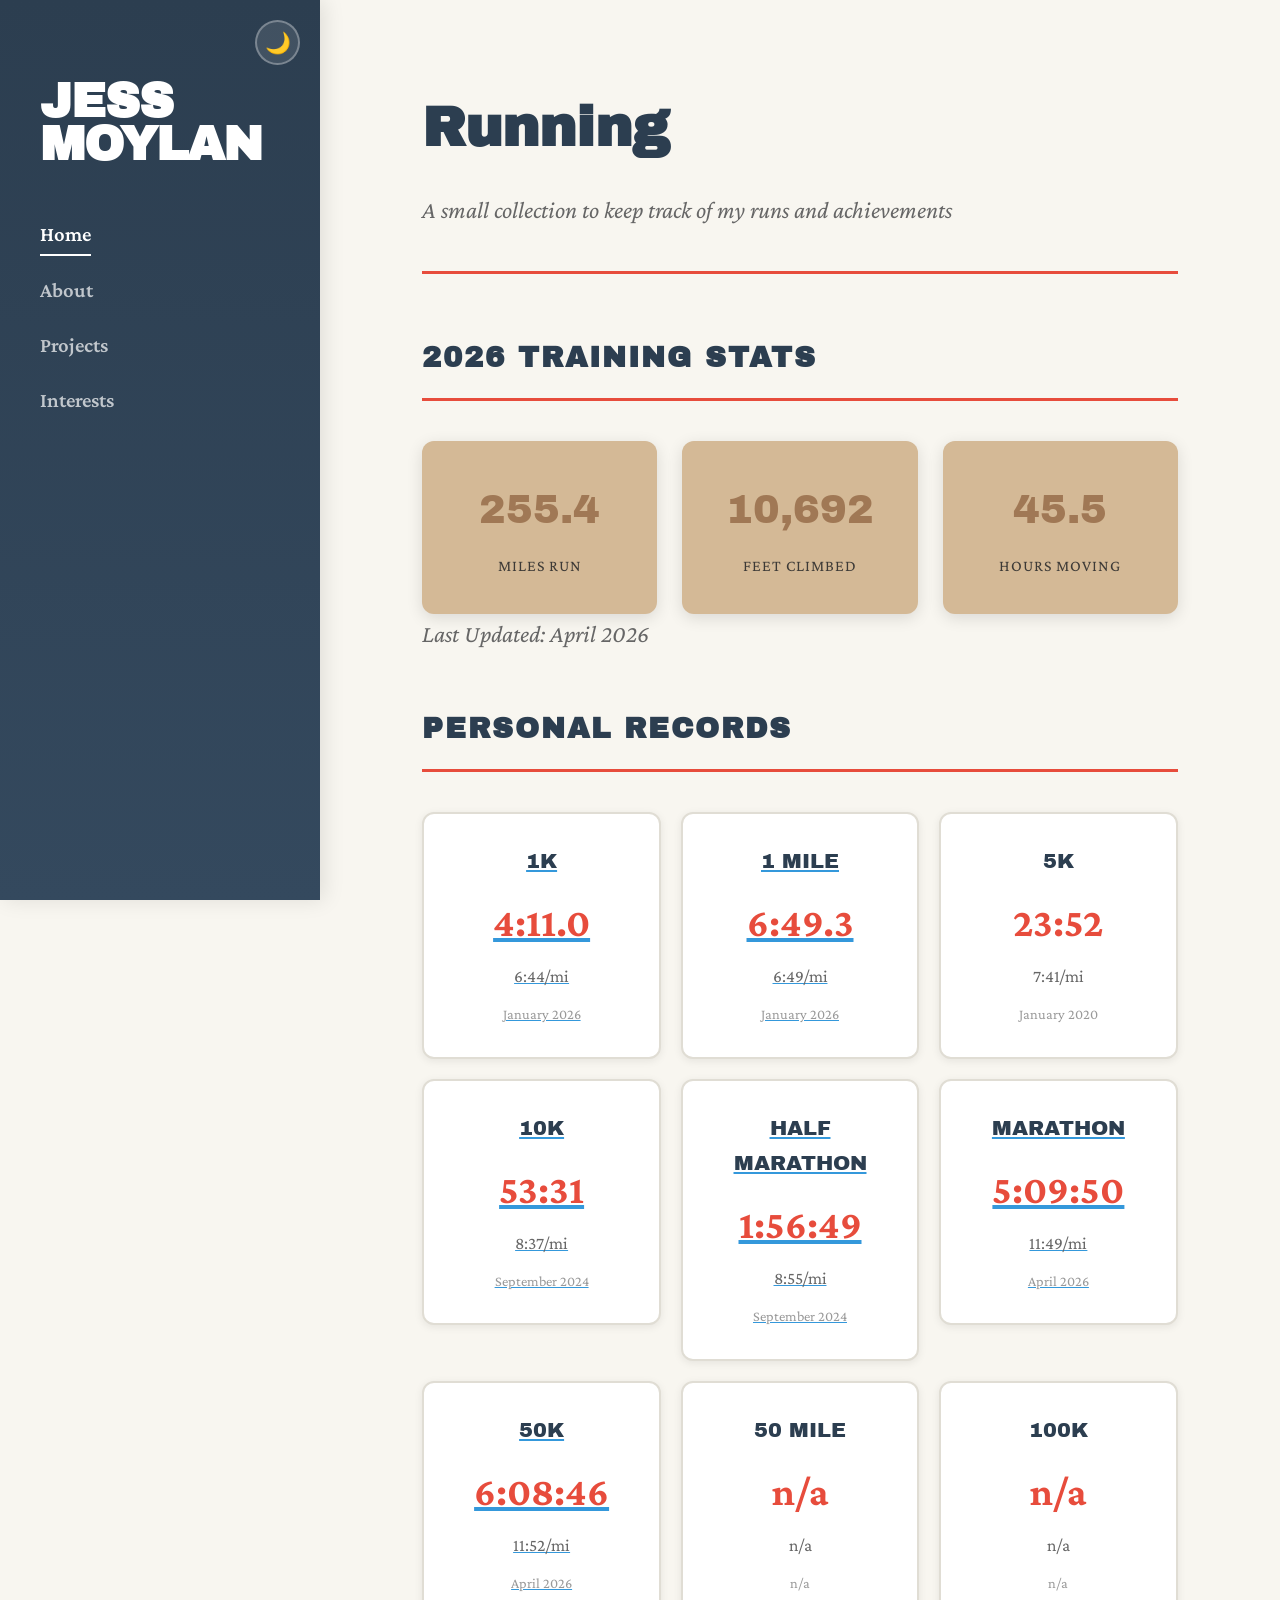
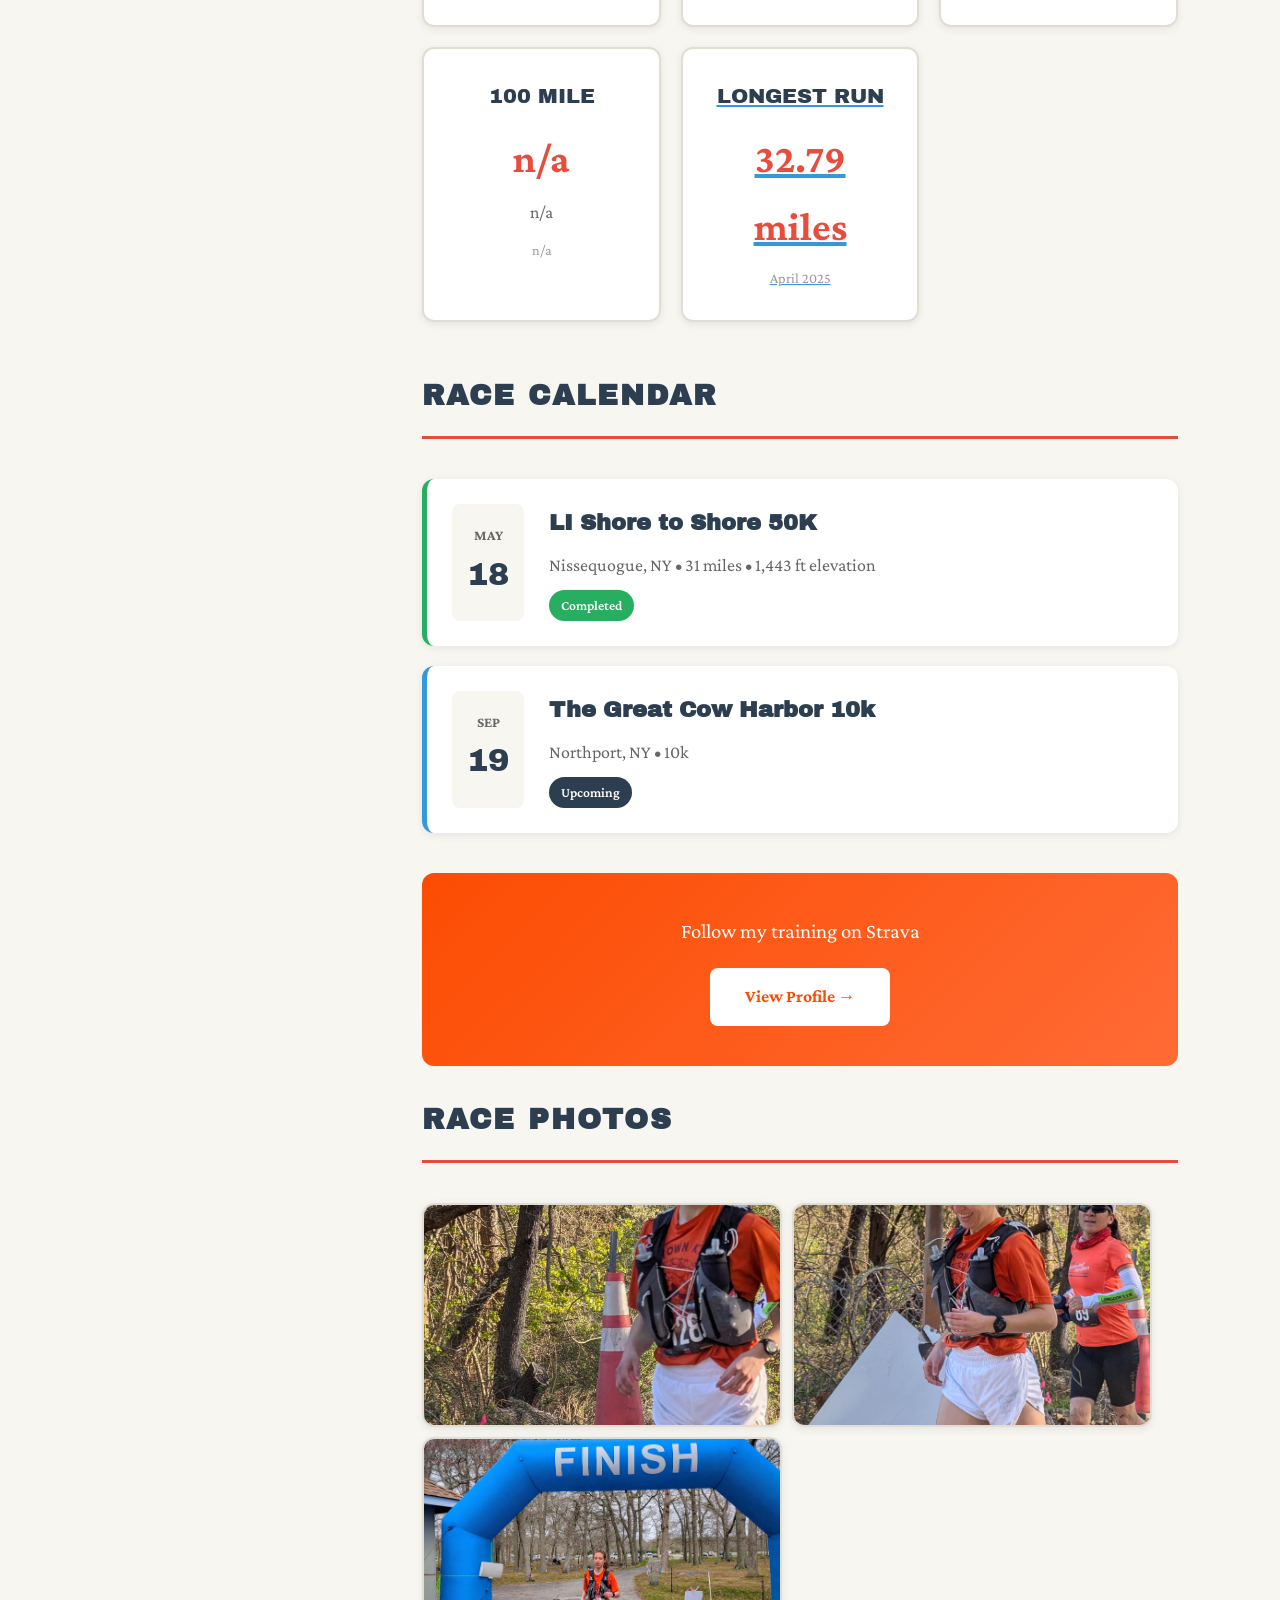
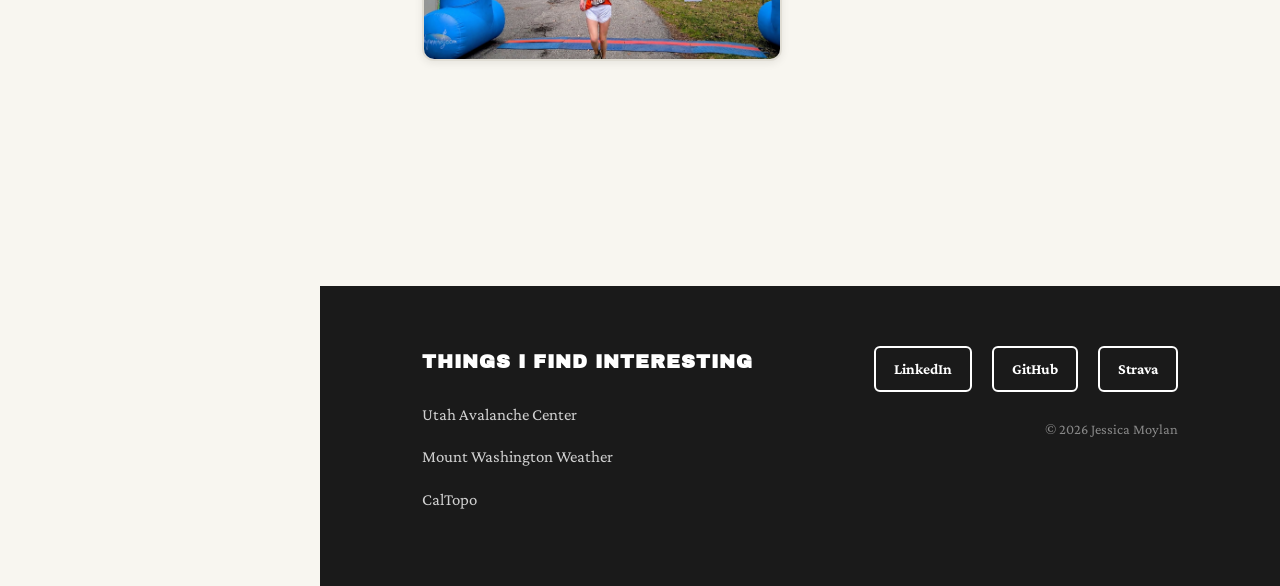
==== running.html @ 2d58e28e "complete overall of prior website" ====
<!DOCTYPE html>
<html lang="en">
<head>
    <meta charset="UTF-8">
    <meta name="viewport" content="width=device-width, initial-scale=1.0">
    <title>Running | The Coder's Almanac</title>
    <link rel="stylesheet" href="css/index.css">
    <link href="https://fonts.googleapis.com/css2?family=Archivo+Black&family=Crimson+Pro:wght@400;600;700&display=swap" rel="stylesheet">
</head>
<body>

    <div class="app-container">
        <aside class="sidebar">
            <my-sidebar></my-sidebar>
        </aside>

        <main class="main-content">
            <!-- Page Header -->
            <section class="page-header">
                <h2>Running</h2>
                <p class="page-subtitle">A small collection to keep track of my runs and achievements</p>
            </section>

            <!-- Training Stats -->
            <section class="stats-section">
                <h3 class="section-label">2026 Training Stats</h3>
                <div class="stats-grid">
                    <div class="stat-card">
                        <div class="stat-number">255.4</div>
                        <div class="stat-label">Miles Run</div>
                    </div>
                    <div class="stat-card">
                        <div class="stat-number">10,692</div>
                        <div class="stat-label">Feet Climbed</div>
                    </div>
                    <div class="stat-card">
                        <div class="stat-number">45.5 </div>
                        <div class="stat-label">Hours Moving</div>
                    </div>
                </div>
                <p class="page-subtitle">Last Updated: April 2026</p>
            </section>

            <!-- Personal Records -->
            <section class="pr-section">
                <h3 class="section-label">Personal Records</h3>
                <div class="pr-grid">
                    <a href="https://www.strava.com/activities/17060611145/best-efforts" target="_blank">                        
                        <div class="pr-card">
                            <div class="pr-distance">1K</div>
                            <div class="pr-time">4:11.0</div>
                            <div class="pr-pace">6:44/mi</div>
                            <div class="pr-date">January 2026</div>
                        </div>
                    </a>
                    <a href="https://www.strava.com/activities/17060611145/best-efforts" target="_blank">    
                        <div class="pr-card">
                            <div class="pr-distance">1 mile</div>
                            <div class="pr-time">6:49.3</div>
                            <div class="pr-pace">6:49/mi</div>
                            <div class="pr-date">January 2026</div>
                        </div>
                    </a>
                    <div class="pr-card">
                            <div class="pr-distance">5K</div>
                            <div class="pr-time">23:52</div>
                            <div class="pr-pace">7:41/mi</div>
                            <div class="pr-date">January 2020</div>
                    </div>
                    <a href="https://www.strava.com/activities/12476742765/best-efforts" target="_blank">    
                        <div class="pr-card">
                            <div class="pr-distance">10K</div>
                            <div class="pr-time">53:31</div>
                            <div class="pr-pace">8:37/mi</div>
                            <div class="pr-date">September 2024</div>
                        </div>
                    </a>
                    <a href="https://www.strava.com/activities/12476742765/best-efforts" target="_blank">
                        <div class="pr-card">
                            <div class="pr-distance">Half Marathon</div>
                            <div class="pr-time">1:56:49</div>
                            <div class="pr-pace">8:55/mi</div>
                            <div class="pr-date">September 2024</div>
                        </div>
                    </a>
                    <a href="https://www.strava.com/activities/18163098878" target="_blank">
                        <div class="pr-card">
                                <div class="pr-distance">Marathon</div>
                                <div class="pr-time">5:09:50</div>
                                <div class="pr-pace">11:49/mi</div>
                                <div class="pr-date">April 2026</div>
                        </div>
                    </a>
                    <a href="https://www.strava.com/activities/18163098878" target="_blank">
                        <div class="pr-card">
                            <div class="pr-distance">50K</div>
                            <div class="pr-time">6:08:46</div>
                            <div class="pr-pace">11:52/mi</div>
                            <div class="pr-date">April 2026</div>
                        </div>
                    </a>
                    <div class="pr-card">
                        <div class="pr-distance">50 mile</div>
                        <div class="pr-time">n/a</div>
                        <div class="pr-pace">n/a</div>
                        <div class="pr-date">n/a</div>
                    </div>
                    <div class="pr-card">
                        <div class="pr-distance">100k</div>
                        <div class="pr-time">n/a</div>
                        <div class="pr-pace">n/a</div>
                        <div class="pr-date">n/a</div>
                    </div>
                    <div class="pr-card">
                        <div class="pr-distance">100 mile</div>
                        <div class="pr-time">n/a</div>
                        <div class="pr-pace">n/a</div>
                        <div class="pr-date">n/a</div>
                    </div>
                    <a href="https://www.strava.com/activities/18163098878" target="_blank">
                        <div class="pr-card">
                            <div class="pr-distance">Longest Run</div>
                            <div class="pr-time">32.79 miles</div>
                            <div class="pr-date">April 2025</div>
                        </div>
                    </a>
                </div>
            </section>

            <!-- Race Calendar -->
            <section class="races-section">
                <h3 class="section-label">Race Calendar</h3>
                <div class="race-list">
                    <div class="race-item upcoming">
                        <div class="race-date">
                            <span class="month">May</span>
                            <span class="day">18</span>
                        </div>
                        <div class="race-details">
                            <h5>LI Shore to Shore 50K</h5>
                            <p>Nissequogue, NY • 31 miles • 1,443 ft elevation</p>
                            <span class="race-status">Completed </span>
                        </div>
                    </div>

                    <div class="race-item completed">
                        <div class="race-date">
                            <span class="month">Sep</span>
                            <span class="day">19</span>
                        </div>
                        <div class="race-details">
                            <h5>The Great Cow Harbor 10k</h5>
                            <p>Northport, NY • 10k</p>
                            <span class="race-status">Upcoming</span>
                        </div>
                    </div>
                </div>
            </section>

            <!-- Strava CTA -->
            <section class="strava-cta">
                <p>Follow my training on Strava</p>
                <a href="https://www.strava.com/athletes/106372375" class="btn-strava" target="_blank">View Profile →</a>
            </section>

            <!-- Race Photos -->
            <section class="running-photos-section">
                <h3 class="section-label">Race Photos</h3>
                <div class="running-photo-grid">
                    <figure class="running-photo-card">
                        <img src="images\running\1000006502.jpg" alt="Trail run photo" loading="lazy">
                        <figcaption>Shore2Shore 50k</figcaption>
                    </figure>
                    <figure class="running-photo-card">
                        <img src="images\running\1000006503.jpg" alt="Summit race day photo" loading="lazy">
                        <figcaption>Shore2Shore 50k</figcaption>
                    </figure>
                    <figure class="running-photo-card">
                        <img src="images\running\1000006540.jpg" alt="Mountain running event photo" loading="lazy">
                        <figcaption>Shore2Shore 50k</figcaption>
                    </figure>
                </div>
            </section>
        </main>
    </div>

    <!-- Footer -->
    <my-footer></my-footer>

    <script src="javascript/script.js"></script>
</body>
</html>
---- css/index.css ----
/* ============================================
   DESIGN SYSTEM & COLOR PALETTE
   ============================================ */
:root {
    --sidebar-bg: #2c3e50;
    --sidebar-accent: #34495e;
    --content-bg: #f8f6f0;
    --card-bg: #ffffff;
    --text-main: #1a1a1a;
    --text-muted: #666;
    --text-light: #999;
    --accent-primary: #e74c3c;
    --accent-secondary: #3498db;
    --accent-success: #27ae60;
    --border-color: #e0ddd4;
    --shadow-sm: 0 2px 8px rgba(0,0,0,0.08);
    --shadow-md: 0 4px 16px rgba(0,0,0,0.12);
    --shadow-lg: 0 8px 32px rgba(0,0,0,0.15);
    --transition-fast: 0.2s ease;
    --transition-normal: 0.3s ease;
}

/* Dark Mode Colors */
[data-theme="dark"] {
    --sidebar-bg: #1a1a1a;
    --sidebar-accent: #2d2d2d;
    --content-bg: #0f0f0f;
    --card-bg: #1e1e1e;
    --text-main: #e8e8e8;
    --text-muted: #a0a0a0;
    --text-light: #707070;
    --accent-primary: #ff6b6b;
    --accent-secondary: #4dabf7;
    --accent-success: #51cf66;
    --border-color: #2d2d2d;
}

/* ============================================
   GLOBAL RESET & BASE STYLES
   ============================================ */
* { 
    box-sizing: border-box; 
    margin: 0; 
    padding: 0; 
}

html {
    scroll-behavior: smooth;
}

body {
    font-family: 'Crimson Pro', Georgia, serif;
    color: var(--text-main);
    background-color: var(--content-bg);
    line-height: 1.7;
    font-size: 18px;
    transition: background-color var(--transition-normal), color var(--transition-normal);
}

a {
    color: var(--accent-secondary);
    transition: color var(--transition-fast);
}

a:hover {
    color: var(--accent-primary);
}

img {
    max-width: 100%;
    height: auto;
    display: block;
}

/* ============================================
   LAYOUT STRUCTURE
   ============================================ */
.app-container { 
    display: flex; 
}

/* ============================================
   SIDEBAR - FIXED POSITION
   ============================================ */
.sidebar {
    background: linear-gradient(180deg, var(--sidebar-bg) 0%, var(--sidebar-accent) 100%);
    color: white;
    width: 320px;
    height: 100vh;
    position: fixed;
    top: 0;
    left: 0;
    padding: 60px 40px;
    box-shadow: 4px 0 20px rgba(0,0,0,0.1);
    overflow-y: auto;
    z-index: 1000;
}

.sidebar-content {
    display: flex;
    flex-direction: column;
    height: 100%;
    min-height: 600px;
}

/* Theme Toggle Button */
.theme-toggle {
    position: absolute;
    top: 20px;
    right: 20px;
    background: rgba(255,255,255,0.1);
    border: 2px solid rgba(255,255,255,0.3);
    color: white;
    width: 45px;
    height: 45px;
    border-radius: 50%;
    cursor: pointer;
    display: flex;
    align-items: center;
    justify-content: center;
    transition: all var(--transition-fast);
    font-size: 1.3rem;
}

.theme-toggle:hover {
    background: rgba(255,255,255,0.2);
    transform: scale(1.1) rotate(15deg);
}

.main-title {
    font-family: 'Archivo Black', sans-serif;
    font-size: 3rem;
    line-height: 0.9;
    text-transform: uppercase;
    margin-bottom: 50px;
    letter-spacing: -1px;
    margin-top: 20px;
}

.logo-icon {
    display: inline-block;
    font-size: 2.5rem;
    margin-left: 8px;
    animation: float 3s ease-in-out infinite;
}

@keyframes float {
    0%, 100% { transform: translateY(0); }
    50% { transform: translateY(-8px); }
}

/* Navigation */
.side-nav ul { 
    list-style: none; 
    margin-bottom: 60px; 
}

.side-nav li { 
    margin-bottom: 20px;
    transform: translateX(0);
    transition: transform var(--transition-fast);
}

.side-nav li:hover {
    transform: translateX(8px);
}

.side-nav a {
    color: rgba(255,255,255,0.7);
    text-decoration: none;
    font-size: 1.3rem;
    font-weight: 600;
    display: inline-block;
    position: relative;
    transition: color var(--transition-fast);
}

.side-nav a::after {
    content: '';
    position: absolute;
    bottom: -4px;
    left: 0;
    width: 0;
    height: 2px;
    background: white;
    transition: width var(--transition-normal);
}

.side-nav a:hover,
.side-nav a.active { 
    color: white; 
}

.side-nav a:hover::after,
.side-nav a.active::after {
    width: 100%;
}

.sidebar-footer {
    margin-top: auto;
}

.btn-resume {
    display: inline-block;
    padding: 14px 28px;
    border: 2px solid white;
    color: white;
    text-decoration: none;
    font-weight: 700;
    font-size: 1rem;
    text-transform: uppercase;
    letter-spacing: 1px;
    transition: all var(--transition-normal);
    background: transparent;
    text-align: center;
}

.btn-resume:hover { 
    background: white; 
    color: var(--sidebar-bg);
    transform: translateY(-2px);
    box-shadow: 0 4px 12px rgba(255,255,255,0.3);
}

/* ============================================
   MAIN CONTENT - WITH LEFT MARGIN FOR SIDEBAR
   ============================================ */
.main-content {
    flex: 1;
    margin-left: 320px; /* Same as sidebar width */
    padding: 80px 8%;
    max-width: 1400px;
    min-height: 100vh;
}

/* ============================================
   PAGE HEADERS
   ============================================ */
.page-header {
    margin-bottom: 60px;
    padding-bottom: 40px;
    border-bottom: 3px solid var(--accent-primary);
}

.page-header h2 {
    font-family: 'Archivo Black', sans-serif;
    font-size: 3.5rem;
    color: var(--sidebar-bg);
    margin-bottom: 15px;
}

[data-theme="dark"] .page-header h2 {
    color: var(--text-main);
}

.page-subtitle {
    font-size: 1.5rem;
    color: var(--text-muted);
    font-style: italic;
}

.training-note {
    margin-top: 15px;
    font-size: 1.2rem;
    color: var(--text-main);
}

/* ============================================
   STATS BANNER
   ============================================ */
.stats-banner {
    display: grid;
    grid-template-columns: repeat(auto-fit, minmax(200px, 1fr));
    gap: 25px;
    margin-bottom: 60px;
    padding: 40px;
    background: var(--card-bg);
    border-radius: 12px;
    box-shadow: var(--shadow-md);
}

.stats-banner .stat-item {
    text-align: center;
    padding: 20px;
    border-right: 2px solid var(--border-color);
}

.stats-banner .stat-item:last-child {
    border-right: none;
}

.stats-banner .stat-number {
    display: block;
    font-family: 'Archivo Black', sans-serif;
    font-size: 2.5rem;
    color: var(--accent-primary);
    margin-bottom: 8px;
}

.stats-banner .stat-label {
    display: block;
    font-size: 1rem;
    color: var(--text-muted);
    text-transform: uppercase;
    letter-spacing: 1px;
}

/* ============================================
   HERO SECTION
   ============================================ */
.hero-section {
    display: flex;
    align-items: center;
    gap: 40px;
    margin-bottom: 100px;
    padding-bottom: 60px;
    border-bottom: 3px solid var(--border-color);
}

.profile-img {
    width: 200px;
    height: 200px;
    border-radius: 50%;
    object-fit: cover;
    border: 4px solid var(--accent-primary);
    box-shadow: var(--shadow-lg);
    transition: transform var(--transition-normal);
}

.profile-img:hover {
    transform: scale(1.05) rotate(2deg);
}

.hero-text h2 { 
    font-family: 'Archivo Black', sans-serif; 
    font-size: 3rem;
    margin-bottom: 15px;
    color: var(--sidebar-bg);
}

[data-theme="dark"] .hero-text h2 {
    color: var(--text-main);
}

.sub-headline {
    font-size: 1.4rem;
    color: var(--text-muted);
    font-style: italic;
    margin-bottom: 10px;
}

.sub-text {
    font-size: 1.1rem;
    color: var(--text-light);
}

/* ============================================
   SECTION STYLES
   ============================================ */
.section-label {
    font-family: 'Archivo Black', sans-serif;
    text-transform: uppercase;
    letter-spacing: 2px;
    border-bottom: 3px solid var(--accent-primary);
    padding-bottom: 15px;
    margin-bottom: 40px;
    font-size: 1.8rem;
    color: var(--sidebar-bg);
}

[data-theme="dark"] .section-label {
    color: var(--text-main);
}

.subsection-title {
    font-family: 'Archivo Black', sans-serif;
    font-size: 1.5rem;
    margin-bottom: 25px;
    color: var(--sidebar-bg);
    text-transform: uppercase;
    letter-spacing: 1px;
}

[data-theme="dark"] .subsection-title {
    color: var(--text-main);
}

.content-section { 
    margin-bottom: 100px;
}

/* ============================================
   ABOUT SECTION
   ============================================ */
.about-content p {
    margin-bottom: 20px;
    font-size: 1.15rem;
    line-height: 1.8;
}

/* ============================================
   INTERESTS INTRO
   ============================================ */
.interests-intro {
    font-size: 1.25rem;
    margin-bottom: 40px;
    color: var(--text-muted);
}

/* ============================================
   INTEREST CARDS (LANDING PAGE)
   ============================================ */
.interests-grid {
    display: grid;
    grid-template-columns: repeat(auto-fit, minmax(320px, 1fr));
    gap: 40px;
}

.interest-card {
    background: var(--card-bg);
    border-radius: 12px;
    overflow: hidden;
    box-shadow: var(--shadow-md);
    transition: all var(--transition-normal);
}

.interest-card:hover {
    transform: translateY(-8px);
    box-shadow: var(--shadow-lg);
}

.interest-image-container {
    position: relative;
    height: 300px;
    overflow: hidden;
}

.interest-image-container img {
    width: 100%;
    height: 100%;
    object-fit: cover;
    transition: transform var(--transition-normal);
}

.interest-image-container img.running-interest-image {
    object-position: center 25%;
}

.interest-card:hover .interest-image-container img {
    transform: scale(1.1);
}

.interest-overlay {
    position: absolute;
    top: 0;
    left: 0;
    right: 0;
    bottom: 0;
    background: linear-gradient(to bottom, transparent 0%, rgba(0,0,0,0.7) 100%);
    display: flex;
    align-items: flex-end;
    padding: 30px;
}

.interest-icon {
    font-size: 3rem;
}

.interest-content {
    padding: 30px;
}

.interest-content h4 {
    font-family: 'Archivo Black', sans-serif;
    font-size: 1.8rem;
    margin-bottom: 15px;
    color: var(--sidebar-bg);
}

[data-theme="dark"] .interest-content h4 {
    color: var(--text-main);
}

.interest-description {
    color: var(--text-muted);
    margin-bottom: 20px;
    line-height: 1.6;
}

.btn-interest {
    display: inline-block;
    padding: 12px 24px;
    background: var(--accent-primary);
    color: white;
    text-decoration: none;
    font-weight: 700;
    border-radius: 8px;
    transition: all var(--transition-fast);
}

.btn-interest:hover {
    background: var(--sidebar-bg);
    transform: translateX(5px);
}

/* ============================================
   PROJECT CARDS
   ============================================ */
.project-grid {
    display: grid;
    grid-template-columns: repeat(auto-fit, minmax(320px, 1fr));
    gap: 30px;
}

.project-card {
    background: var(--card-bg);
    padding: 35px;
    border: 2px solid var(--border-color);
    border-radius: 12px;
    transition: all var(--transition-normal);
    box-shadow: var(--shadow-sm);
}

.project-card:hover {
    transform: translateY(-8px);
    box-shadow: var(--shadow-lg);
    border-color: var(--accent-primary);
}

.card-header {
    display: flex;
    align-items: center;
    gap: 15px;
    margin-bottom: 20px;
}

.card-icon {
    font-size: 2.5rem;
    line-height: 1;
}

.project-card h4 {
    font-family: 'Archivo Black', sans-serif;
    font-size: 1.5rem;
    margin: 0;
}

.project-description {
    margin-bottom: 20px;
    color: var(--text-muted);
    line-height: 1.6;
}

.tech-stack {
    display: flex;
    flex-wrap: wrap;
    gap: 8px;
    margin-bottom: 20px;
}

.tech-tag {
    background: var(--sidebar-bg);
    color: white;
    padding: 4px 12px;
    border-radius: 20px;
    font-size: 0.85rem;
    font-weight: 600;
}

.card-footer {
    display: flex;
    gap: 10px;
    margin-top: auto;
}

.btn-mini {
    background: var(--accent-primary);
    color: white;
    padding: 8px 16px;
    text-decoration: none;
    font-size: 0.9rem;
    font-weight: 700;
    border-radius: 6px;
    transition: all var(--transition-fast);
    display: inline-block;
}

.btn-mini:hover {
    background: var(--sidebar-bg);
    transform: translateY(-2px);
    box-shadow: var(--shadow-sm);
}

.btn-mini-outline {
    background: transparent;
    color: var(--accent-primary);
    border: 2px solid var(--accent-primary);
    padding: 6px 14px;
    text-decoration: none;
    font-size: 0.9rem;
    font-weight: 700;
    border-radius: 6px;
    transition: all var(--transition-fast);
    display: inline-block;
}

.btn-mini-outline:hover {
    background: var(--accent-primary);
    color: white;
}

/* ============================================
   MAP SECTION
   ============================================ */
.map-container {
    position: relative;
    margin-bottom: 50px;
}

#hiking-map {
    height: 500px;
    border-radius: 12px;
    border: 3px solid var(--border-color);
    box-shadow: var(--shadow-md);
}

.map-legend {
    position: absolute;
    top: 20px;
    right: 20px;
    background: white;
    padding: 15px 20px;
    border-radius: 8px;
    box-shadow: var(--shadow-md);
    z-index: 1000;
}

[data-theme="dark"] .map-legend {
    background: var(--card-bg);
    color: var(--text-main);
}

.legend-item {
    display: flex;
    align-items: center;
    gap: 10px;
    margin-bottom: 8px;
    font-size: 0.9rem;
}

.legend-item:last-child {
    margin-bottom: 0;
}

.legend-marker {
    width: 16px;
    height: 16px;
    border-radius: 50%;
    border: 2px solid #333;
}

.legend-marker.completed {
    background: var(--accent-success);
}

.legend-marker.planned {
    background: var(--accent-secondary);
}

/* GPX Upload */
.gpx-upload-section {
    margin-top: 50px;
    padding: 30px;
    background: var(--card-bg);
    border-radius: 12px;
    border: 2px dashed var(--border-color);
    text-align: center;
}

.file-input {
    display: none;
}

.btn-upload {
    display: inline-block;
    padding: 12px 30px;
    background: var(--accent-secondary);
    color: white;
    font-weight: 700;
    border-radius: 8px;
    cursor: pointer;
    transition: all var(--transition-fast);
    margin-bottom: 10px;
}

.btn-upload:hover {
    background: var(--sidebar-bg);
    transform: translateY(-2px);
    box-shadow: var(--shadow-sm);
}

.upload-hint {
    font-size: 0.9rem;
    color: var(--text-light);
}

/* ============================================
   TRIP CARDS
   ============================================ */
.trip-grid {
    display: grid;
    grid-template-columns: repeat(auto-fit, minmax(300px, 1fr));
    grid-template-rows: repeat(auto-fit, minmax(300px, 1fr));
    gap: 30px;
}

.trip-card {
    background: var(--card-bg);
    border-radius: 12px;
    overflow: hidden;
    box-shadow: var(--shadow-sm);
    transition: all var(--transition-normal);
}

.trip-card:hover {
    transform: translateY(-5px);
    box-shadow: var(--shadow-lg);
}

.trip-card img {
    width: 100%;
    height: 220px;
    object-fit: cover;
}

.trip-content {
    padding: 25px;
}

.trip-content h5 {
    font-family: 'Archivo Black', sans-serif;
    font-size: 1.4rem;
    margin-bottom: 10px;
    color: var(--sidebar-bg);
}

[data-theme="dark"] .trip-content h5 {
    color: var(--text-main);
}

.trip-meta {
    color: var(--text-light);
    font-size: 0.95rem;
    margin-bottom: 15px;
}

.trip-content p {
    color: var(--text-muted);
    margin-bottom: 15px;
    line-height: 1.6;
}

.trip-link {
    color: var(--accent-primary);
    font-weight: 700;
    text-decoration: none;
    transition: all var(--transition-fast);
}

.trip-link:hover {
    text-decoration: underline;
}

/* ============================================
   SKI TRIPS
   ============================================ */
.ski-trips {
    display: flex;
    flex-direction: column;
    gap: 50px;
}

.ski-trip-feature {
    display: grid;
    grid-template-columns: 1fr 1fr;
    gap: 40px;
    background: var(--card-bg);
    padding: 40px;
    border-radius: 12px;
    box-shadow: var(--shadow-md);
}

.ski-main-img {
    width: 100%;
    height: 400px;
    object-fit: cover;
    border-radius: 8px;
    margin-bottom: 15px;
}

.ski-gallery-thumbs {
    display: grid;
    grid-template-columns: repeat(3, 1fr);
    gap: 10px;
}

.ski-gallery-thumbs img {
    width: 100%;
    height: 100px;
    object-fit: cover;
    border-radius: 6px;
    cursor: pointer;
    transition: all var(--transition-fast);
    opacity: 0.8;
}

.ski-gallery-thumbs img:hover {
    opacity: 1;
    transform: scale(1.05);
}

.ski-trip-content h4 {
    font-family: 'Archivo Black', sans-serif;
    font-size: 2rem;
    margin-bottom: 10px;
    color: var(--sidebar-bg);
}

[data-theme="dark"] .ski-trip-content h4 {
    color: var(--text-main);
}

.ski-trip-content p {
    margin-bottom: 15px;
    line-height: 1.7;
}

.ski-full-gallery-section {
    margin-top: 30px;
}

.ski-full-gallery-grid {
    column-count: 4;
    column-gap: 12px;
}

.ski-full-gallery-item {
    break-inside: avoid;
    margin: 0 0 12px;
    border-radius: 10px;
    overflow: hidden;
    box-shadow: var(--shadow-sm);
    background: var(--card-bg);
}

.ski-full-gallery-item img {
    width: 100%;
    height: auto;
    display: block;
}

.gallery-loading {
    font-style: italic;
    color: var(--text-muted);
    margin: 10px 0 20px;
}

.trip-stats {
    display: grid;
    grid-template-columns: repeat(3, 1fr);
    gap: 20px;
    margin-top: 30px;
    margin-bottom: 20px;
    padding-top: 30px;
    border-top: 2px solid var(--border-color);
}

.stat {
    text-align: center;
}

.stat-number {
    display: block;
    font-family: 'Archivo Black', sans-serif;
    font-size: 2rem;
    color: var(--accent-primary);
    margin-bottom: 5px;
}

.stat-label {
    display: block;
    font-size: 0.9rem;
    color: var(--text-muted);
    text-transform: uppercase;
    letter-spacing: 1px;
}

/* ============================================
   RUNNING SECTION
   ============================================ */
.pr-section {
    margin-bottom: 50px;
}

.pr-grid {
    display: grid;
    grid-template-columns: repeat(auto-fit, minmax(200px, 1fr));
    gap: 20px;
}

.pr-card {
    background: var(--card-bg);
    padding: 30px;
    text-align: center;
    border-radius: 12px;
    box-shadow: var(--shadow-sm);
    border: 2px solid var(--border-color);
    transition: all var(--transition-normal);
}

.pr-card:hover {
    transform: translateY(-5px);
    box-shadow: var(--shadow-md);
    border-color: var(--accent-primary);
}

.pr-distance {
    font-family: 'Archivo Black', sans-serif;
    font-size: 1.3rem;
    color: var(--sidebar-bg);
    margin-bottom: 10px;
    text-transform: uppercase;
}

[data-theme="dark"] .pr-distance {
    color: var(--text-main);
}

.pr-time {
    font-size: 2.5rem;
    font-weight: 700;
    color: var(--accent-primary);
    margin-bottom: 5px;
}

.pr-pace {
    font-size: 1.1rem;
    color: var(--text-muted);
    margin-bottom: 10px;
}

.pr-date {
    font-size: 0.9rem;
    color: var(--text-light);
}

/* Training Stats */
.stats-section {
    margin-bottom: 50px;
}

.stats-grid {
    display: grid;
    grid-template-columns: repeat(auto-fit, minmax(200px, 1fr));
    gap: 25px;
}

.stat-card {
    background: #D4B996;
    color: #A07855;
    padding: 35px;
    text-align: center;
    border-radius: 12px;
    box-shadow: var(--shadow-md);
    transition: all var(--transition-normal);
}

[data-theme="dark"] .stat-card {
    background: #D4B996;
    /* color: #A07855; */
}
.stat-card:hover {
    transform: translateY(-5px) scale(1.02);
    box-shadow: var(--shadow-lg);
}

.stat-icon {
    font-size: 2.5rem;
    margin-bottom: 15px;
}

.stat-card .stat-number {
    color: #A07855;
    font-family: 'Archivo Black', sans-serif;
    font-size: 2.5rem;
    display: block;
    margin-bottom: 8px;
}

.stat-card .stat-label {
    color: #2d2d2d;
    font-size: 1rem;
    opacity: 0.9;
    text-transform: uppercase;
    letter-spacing: 1px;
}

/* Race Calendar */
.races-section {
    margin-bottom: 40px;
}

.race-list {
    display: flex;
    flex-direction: column;
    gap: 20px;
}

.race-item {
    display: flex;
    gap: 25px;
    background: var(--card-bg);
    padding: 25px;
    border-radius: 12px;
    border-left: 5px solid var(--border-color);
    box-shadow: var(--shadow-sm);
    transition: all var(--transition-fast);
}

.race-item:hover {
    transform: translateX(8px);
    box-shadow: var(--shadow-md);
}

.race-item.upcoming {
    border-left-color: var(--accent-success);
}

.race-item.completed {
    border-left-color: var(--accent-secondary);
}

.race-date {
    display: flex;
    flex-direction: column;
    align-items: center;
    justify-content: center;
    min-width: 70px;
    padding: 15px;
    background: var(--content-bg);
    border-radius: 8px;
}

.race-date .month {
    font-size: 0.9rem;
    text-transform: uppercase;
    font-weight: 700;
    color: var(--text-muted);
}

.race-date .day {
    font-family: 'Archivo Black', sans-serif;
    font-size: 2rem;
    color: var(--sidebar-bg);
}

[data-theme="dark"] .race-date .day {
    color: var(--text-main);
}

.race-details {
    flex: 1;
}

.race-details h5 {
    font-family: 'Archivo Black', sans-serif;
    font-size: 1.4rem;
    margin-bottom: 8px;
    color: var(--sidebar-bg);
}

[data-theme="dark"] .race-details h5 {
    color: var(--text-main);
}

.race-details p {
    color: var(--text-muted);
    margin-bottom: 8px;
}

.race-status {
    display: inline-block;
    padding: 4px 12px;
    background: var(--sidebar-bg);
    color: white;
    border-radius: 20px;
    font-size: 0.85rem;
    font-weight: 600;
}

.race-item.upcoming .race-status {
    background: var(--accent-success);
}

/* Running Photo Gallery */
.running-photos-section {
    margin-top: 30px;
    margin-bottom: 45px;
}

.running-photo-grid {
    display: flex;
    flex-wrap: wrap;
    gap: 10px;
}

.running-photo-card {
    position: relative;
    flex: 1 1 260px;
    max-width: 360px;
    background: var(--card-bg);
    border: 2px solid var(--border-color);
    border-radius: 12px;
    overflow: hidden;
    box-shadow: var(--shadow-sm);
    cursor: zoom-in;
    transition: transform var(--transition-fast), box-shadow var(--transition-fast);
}

.running-photo-card:hover {
    transform: translateY(-4px);
    box-shadow: var(--shadow-md);
}

.running-photo-card img {
    width: 100%;
    height: 220px;
    object-fit: cover;
}

.running-photo-card figcaption {
    position: absolute;
    left: 0;
    right: 0;
    bottom: 0;
    padding: 12px 14px;
    font-size: 1rem;
    color: #ffffff;
    background: linear-gradient(0deg, rgba(0,0,0,0.82) 0%, rgba(0,0,0,0.25) 100%);
    opacity: 0;
    transform: translateY(100%);
    transition: opacity var(--transition-fast), transform var(--transition-fast);
}

.running-photo-card:hover figcaption {
    opacity: 1;
    transform: translateY(0);
}

.running-lightbox {
    position: fixed;
    inset: 0;
    display: none;
    align-items: center;
    justify-content: center;
    padding: 30px;
    background: rgba(0,0,0,0.82);
    z-index: 5000;
}

.running-lightbox.is-open {
    display: flex;
}

.running-lightbox-content {
    max-width: min(92vw, 1200px);
    max-height: 88vh;
    width: fit-content;
}

.running-lightbox-content img {
    max-width: 100%;
    max-height: 80vh;
    border-radius: 10px;
    box-shadow: 0 12px 30px rgba(0,0,0,0.35);
}

.running-lightbox-content figcaption {
    margin-top: 10px;
    color: #f1f1f1;
    text-align: center;
    font-size: 1rem;
}

/* Strava CTA */
.strava-cta {
    text-align: center;
    padding: 40px;
    background: linear-gradient(135deg, #fc4c02, #ff6b35);
    color: white;
    border-radius: 12px;
    margin-top: 40px;
}

.strava-cta p {
    font-size: 1.3rem;
    margin-bottom: 20px;
}

.btn-strava {
    display: inline-block;
    padding: 14px 35px;
    background: white;
    color: #fc4c02;
    text-decoration: none;
    font-weight: 700;
    font-size: 1.1rem;
    border-radius: 8px;
    transition: all var(--transition-fast);
}

.btn-strava:hover {
    transform: translateY(-3px);
    box-shadow: 0 8px 20px rgba(0,0,0,0.3);
}

/* ============================================
   RESUME SECTION
   ============================================ */
.resume-container {
    background: var(--card-bg);
    padding: 50px;
    border-radius: 12px;
    box-shadow: var(--shadow-md);
}

.resume-header {
    text-align: center;
    margin-bottom: 50px;
    padding-bottom: 30px;
    border-bottom: 2px solid var(--border-color);
}

.resume-header h2 {
    font-family: 'Archivo Black', sans-serif;
    font-size: 2.5rem;
    margin-bottom: 10px;
    color: var(--sidebar-bg);
}

[data-theme="dark"] .resume-header h2 {
    color: var(--text-main);
}

.resume-header p {
    font-size: 1.3rem;
    color: var(--text-muted);
    margin-bottom: 15px;
}

.resume-contact {
    display: flex;
    justify-content: center;
    gap: 15px;
    flex-wrap: wrap;
    font-size: 1rem;
}

.resume-contact a {
    color: var(--accent-secondary);
    text-decoration: none;
}

.resume-section {
    margin-bottom: 40px;
}

.resume-section h3 {
    font-family: 'Archivo Black', sans-serif;
    font-size: 1.5rem;
    margin-bottom: 25px;
    color: var(--sidebar-bg);
    text-transform: uppercase;
    letter-spacing: 1px;
    border-bottom: 2px solid var(--accent-primary);
    padding-bottom: 10px;
}

[data-theme="dark"] .resume-section h3 {
    color: var(--text-main);
}

.resume-item {
    margin-bottom: 30px;
}

.resume-item-header {
    display: flex;
    justify-content: space-between;
    align-items: center;
    margin-bottom: 8px;
}

.resume-item-header strong {
    font-size: 1.2rem;
    color: var(--sidebar-bg);
}

[data-theme="dark"] .resume-item-header strong {
    color: var(--text-main);
}

.resume-item-header span {
    color: var(--text-light);
    font-size: 1rem;
}

.resume-org {
    color: var(--accent-secondary);
    font-style: italic;
    margin-bottom: 12px;
}

.resume-item ul {
    margin-left: 25px;
    color: var(--text-muted);
}

.resume-item li {
    margin-bottom: 8px;
    line-height: 1.6;
}

.simple-list {
    list-style-position: inside;
    color: var(--text-muted);
}

.simple-list li {
    margin-bottom: 8px;
}

.skills-list {
    display: flex;
    flex-wrap: wrap;
    gap: 10px;
}

.skill-tag {
    background: var(--sidebar-bg);
    color: white;
    padding: 8px 16px;
    border-radius: 25px;
    font-size: 0.95rem;
    font-weight: 600;
}

.resume-download {
    text-align: center;
    margin-top: 50px;
    padding-top: 40px;
    border-top: 2px solid var(--border-color);
}

.btn-download {
    display: inline-flex;
    align-items: center;
    gap: 12px;
    padding: 16px 40px;
    background: var(--accent-primary);
    color: white;
    text-decoration: none;
    font-weight: 700;
    font-size: 1.1rem;
    border-radius: 8px;
    transition: all var(--transition-normal);
    box-shadow: var(--shadow-sm);
}

.btn-download:hover {
    background: var(--sidebar-bg);
    transform: translateY(-3px);
    box-shadow: var(--shadow-lg);
}

.btn-download span {
    font-size: 1.5rem;
}

/* ============================================
   TRIP REPORT PAGES
   ============================================ */
.trip-report {
    max-width: 900px;
}

.trip-report-header {
    margin-bottom: 50px;
}

.trip-report-header h2 {
    font-family: 'Archivo Black', sans-serif;
    font-size: 3rem;
    margin-bottom: 15px;
    color: var(--sidebar-bg);
}

[data-theme="dark"] .trip-report-header h2 {
    color: var(--text-main);
}

.trip-subtitle {
    font-size: 1.5rem;
    color: var(--text-muted);
    font-style: italic;
    margin-bottom: 20px;
}

.trip-meta-bar {
    display: flex;
    gap: 25px;
    flex-wrap: wrap;
    font-size: 1.1rem;
    color: var(--text-main);
}

.trip-hero-image {
    margin-bottom: 50px;
}

.trip-hero-image img {
    width: 100%;
    height: 500px;
    object-fit: cover;
    border-radius: 12px;
    box-shadow: var(--shadow-lg);
}

.image-caption {
    text-align: center;
    color: var(--text-light);
    font-style: italic;
    margin-top: 15px;
    font-size: 0.95rem;
}

.trip-stats-section {
    margin-bottom: 50px;
}

.trip-stats-grid {
    display: grid;
    grid-template-columns: repeat(auto-fit, minmax(150px, 1fr));
    gap: 20px;
    margin-top: 20px;
}

.stat-box {
    background: var(--card-bg);
    padding: 25px;
    text-align: center;
    border-radius: 8px;
    border: 2px solid var(--border-color);
}

.stat-box .stat-icon {
    font-size: 2rem;
    display: block;
    margin-bottom: 10px;
}

.stat-box .stat-value {
    display: block;
    font-family: 'Archivo Black', sans-serif;
    font-size: 1.8rem;
    color: var(--accent-primary);
    margin-bottom: 8px;
}

.stat-box .stat-label {
    font-size: 0.9rem;
    color: var(--text-muted);
    text-transform: uppercase;
}

.trip-report-content {
    margin-bottom: 50px;
}

.trip-report-content h3 {
    font-family: 'Archivo Black', sans-serif;
    font-size: 1.8rem;
    margin-top: 40px;
    margin-bottom: 20px;
    color: var(--sidebar-bg);
}

[data-theme="dark"] .trip-report-content h3 {
    color: var(--text-main);
}

.trip-report-content p {
    margin-bottom: 20px;
    font-size: 1.1rem;
    line-height: 1.8;
}

.trip-report-content ul {
    margin: 20px 0 20px 30px;
    line-height: 1.8;
}

.trip-report-content li {
    margin-bottom: 12px;
}

.trip-image-gallery {
    display: grid;
    grid-template-columns: repeat(3, 1fr);
    gap: 15px;
    margin: 40px 0;
}

.trip-image-gallery img {
    width: 100%;
    height: 200px;
    object-fit: cover;
    border-radius: 8px;
}

.photo-grid {
    display: grid;
    grid-template-columns: repeat(auto-fit, minmax(250px, 1fr));
    gap: 20px;
    margin-top: 30px;
}

.photo-grid img {
    width: 100%;
    height: 250px;
    object-fit: cover;
    border-radius: 8px;
    box-shadow: var(--shadow-sm);
    transition: transform var(--transition-fast);
}

.photo-grid img:hover {
    transform: scale(1.05);
}

.trip-navigation {
    display: flex;
    justify-content: space-between;
    margin-top: 60px;
    padding-top: 40px;
    border-top: 2px solid var(--border-color);
}

.nav-button {
    padding: 12px 24px;
    background: var(--accent-primary);
    color: white;
    text-decoration: none;
    font-weight: 700;
    border-radius: 8px;
    transition: all var(--transition-fast);
}

.nav-button:hover {
    background: var(--sidebar-bg);
    transform: translateY(-2px);
}

/* ============================================
   FOOTER
   ============================================ */
.site-footer {
    background: #1a1a1a;
    color: #ffffff;
    padding: 60px 8%;
    margin-top: 100px;
    margin-left: 320px; /* Match sidebar width */
}

.footer-content {
    display: flex;
    justify-content: space-between;
    align-items: flex-start;
    max-width: 1400px;
}

.footer-left h4 {
    font-family: 'Archivo Black', sans-serif;
    letter-spacing: 1px;
    margin-bottom: 20px;
    font-size: 1.2rem;
    text-transform: uppercase;
}

.interest-links {
    list-style: none;
    padding: 0;
}

.interest-links li {
    margin-bottom: 12px;
}

.interest-links a {
    color: rgba(255,255,255,0.8);
    text-decoration: none;
    font-size: 1.05rem;
    transition: all var(--transition-fast);
    display: inline-block;
}

.interest-links a:hover {
    color: white;
    transform: translateX(5px);
}

.footer-right {
    text-align: right;
    display: flex;
    flex-direction: column;
    align-items: flex-end;
}

.social-links {
    margin-bottom: 25px;
    display: flex;
    gap: 20px;
}

.social-link {
    color: white;
    text-decoration: none;
    font-weight: 700;
    border: 2px solid white;
    padding: 8px 18px;
    font-size: 0.95rem;
    border-radius: 6px;
    transition: all var(--transition-fast);
}

.social-link:hover {
    background: white;
    color: #1a1a1a;
    transform: translateY(-2px);
}

.copyright {
    color: #888;
    font-size: 0.9rem;
}

/* ============================================
   RESPONSIVE DESIGN
   ============================================ */
@media (max-width: 1200px) {
    .ski-trip-feature {
        grid-template-columns: 1fr;
    }
    
    .trip-image-gallery {
        grid-template-columns: repeat(2, 1fr);
    }

    .ski-full-gallery-grid {
        column-count: 3;
    }
}

@media (max-width: 900px) {
    .app-container {
        flex-direction: column;
    }
    
    .sidebar {
        width: 100%;
        position: relative;
        height: auto;
        padding: 40px 30px;
    }
    
    .main-content {
        margin-left: 0;
        padding: 50px 6%;
    }
    
    .site-footer {
        margin-left: 0;
    }
    
    .hero-section {
        flex-direction: column;
        text-align: center;
    }
    
    .hero-text h2 {
        font-size: 2.5rem;
    }
    
    .page-header h2 {
        font-size: 2.5rem;
    }
    
    .footer-content {
        flex-direction: column;
        gap: 40px;
    }
    
    .footer-right {
        text-align: left;
        align-items: flex-start;
    }
    
    .trip-stats {
        grid-template-columns: repeat(2, 1fr);
    }
    
    .trip-image-gallery {
        grid-template-columns: 1fr;
    }

    .ski-full-gallery-grid {
        column-count: 2;
    }

    .running-photo-card {
        max-width: 100%;
    }
}

@media (max-width: 600px) {
    .main-title {
        font-size: 2.2rem;
    }
    
    .hero-text h2 {
        font-size: 2rem;
    }
    
    .section-label {
        font-size: 1.5rem;
    }
    
    .project-grid,
    .trip-grid {
        grid-template-columns: 1fr;
    }
    
    .pr-grid,
    .stats-grid {
        grid-template-columns: repeat(2, 1fr);
    }
    
    #hiking-map {
        height: 350px;
    }
    
    .map-legend {
        position: static;
        margin-top: 15px;
    }
    
    .stats-banner {
        grid-template-columns: 1fr;
    }
    
    .stats-banner .stat-item {
        border-right: none;
        border-bottom: 2px solid var(--border-color);
    }
    
    .stats-banner .stat-item:last-child {
        border-bottom: none;
    }
    
    .interests-grid {
        grid-template-columns: 1fr;
    }

    .running-photo-grid {
        gap: 8px;
    }

    .running-photo-card {
        flex: 1 1 100%;
    }

    .running-photo-card img {
        height: 200px;
    }

    .ski-full-gallery-grid {
        column-count: 1;
    }
}
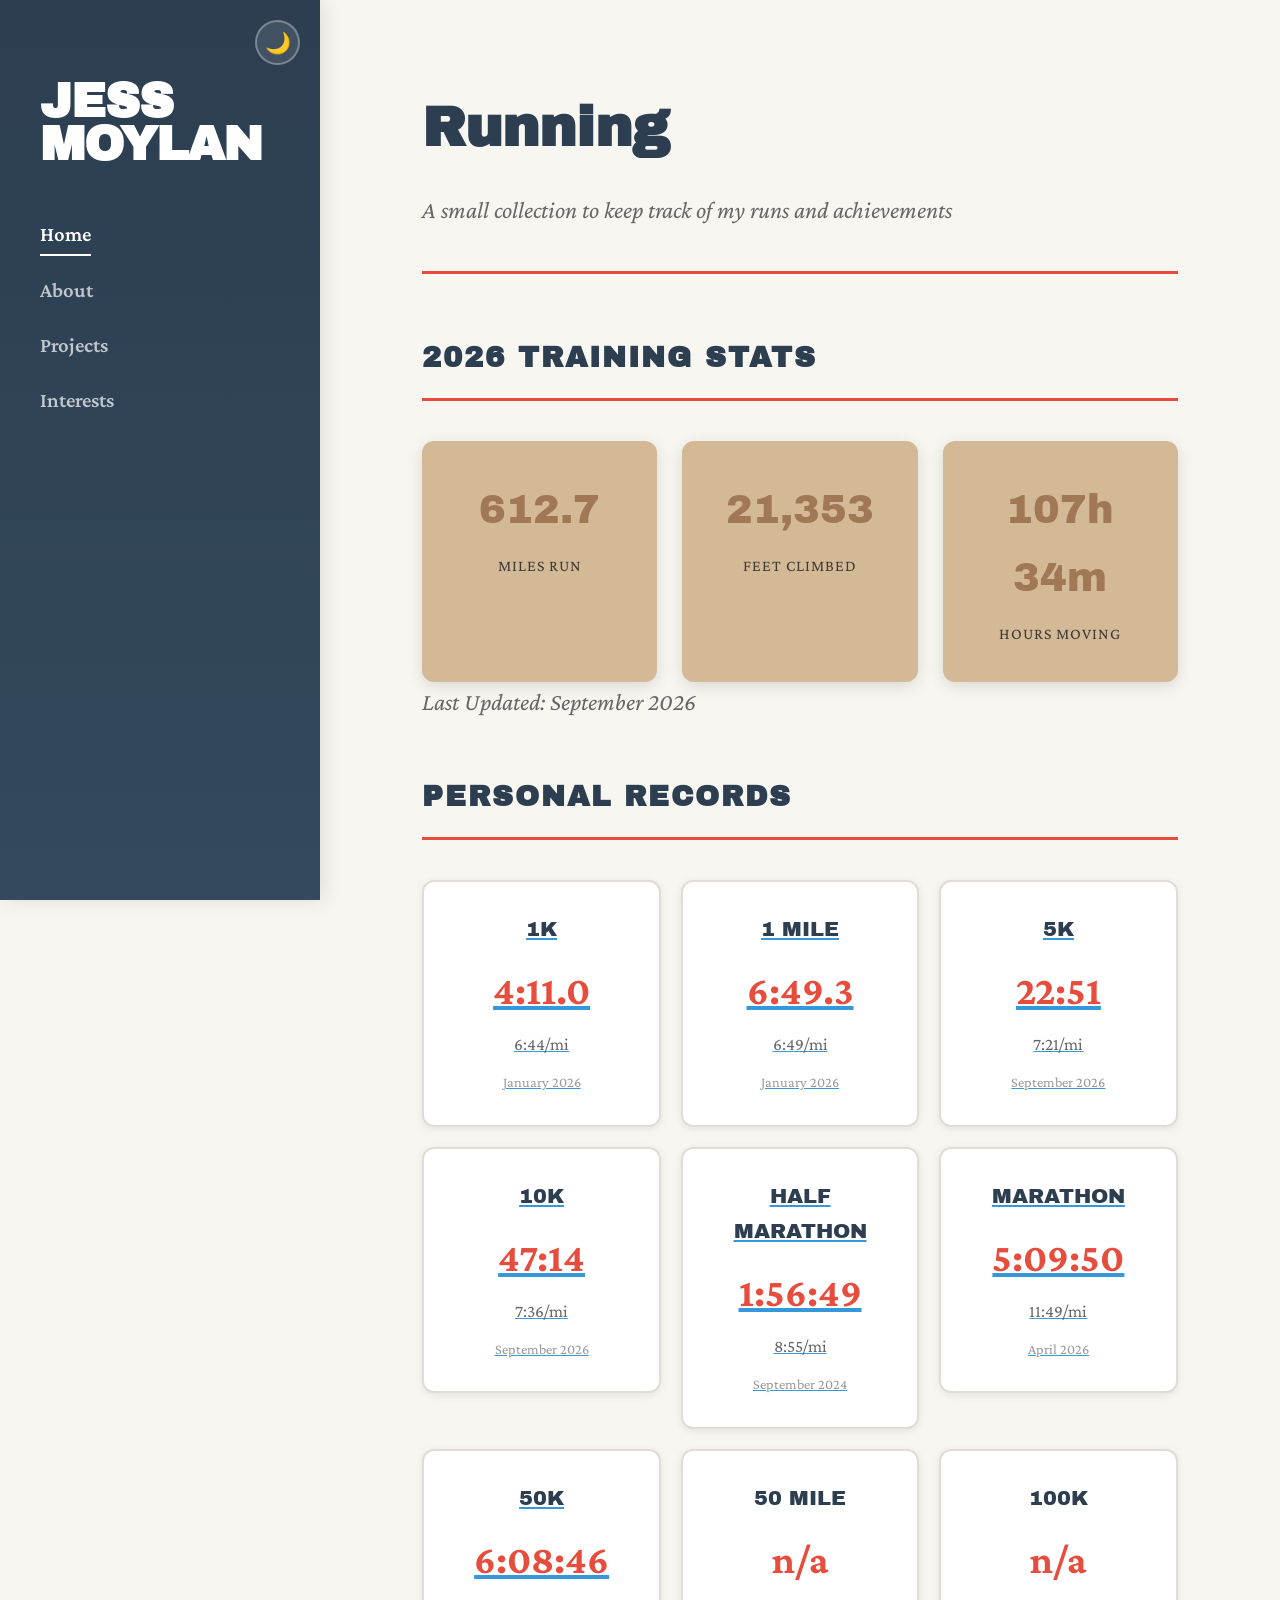
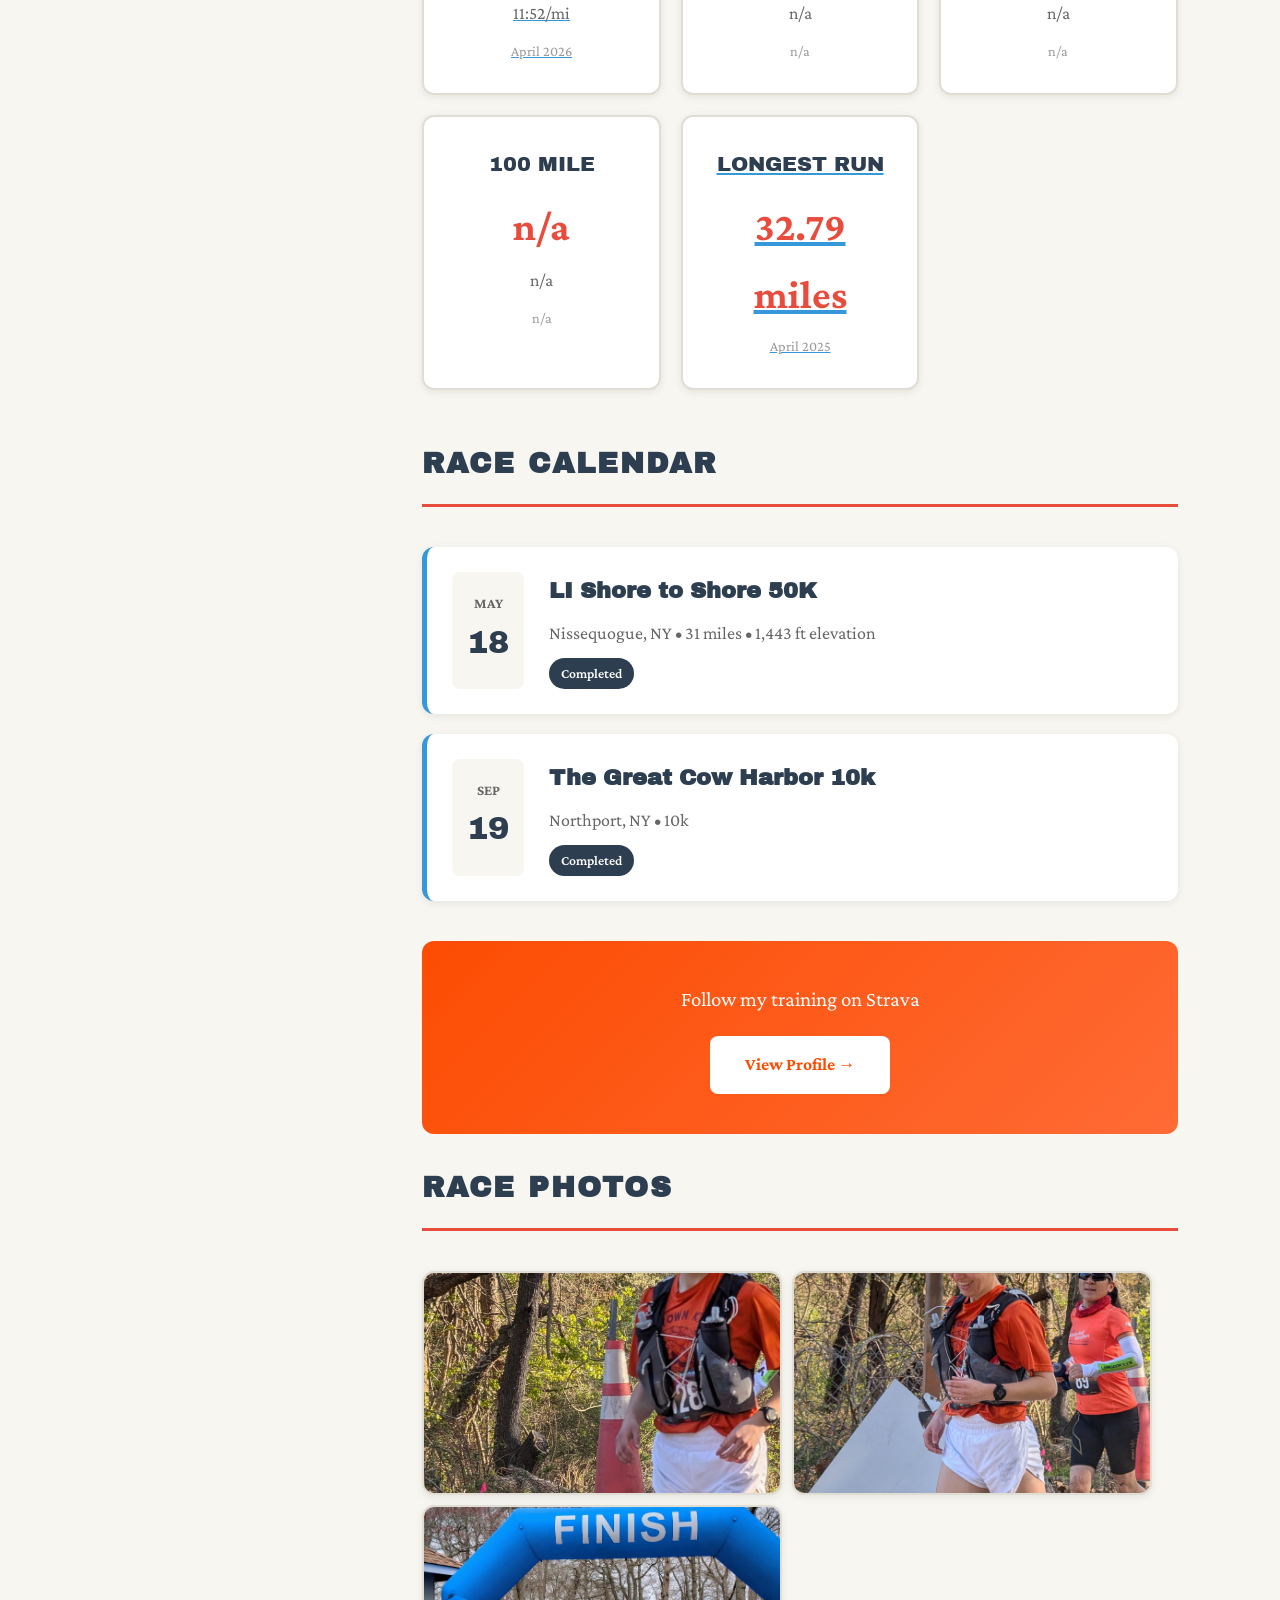
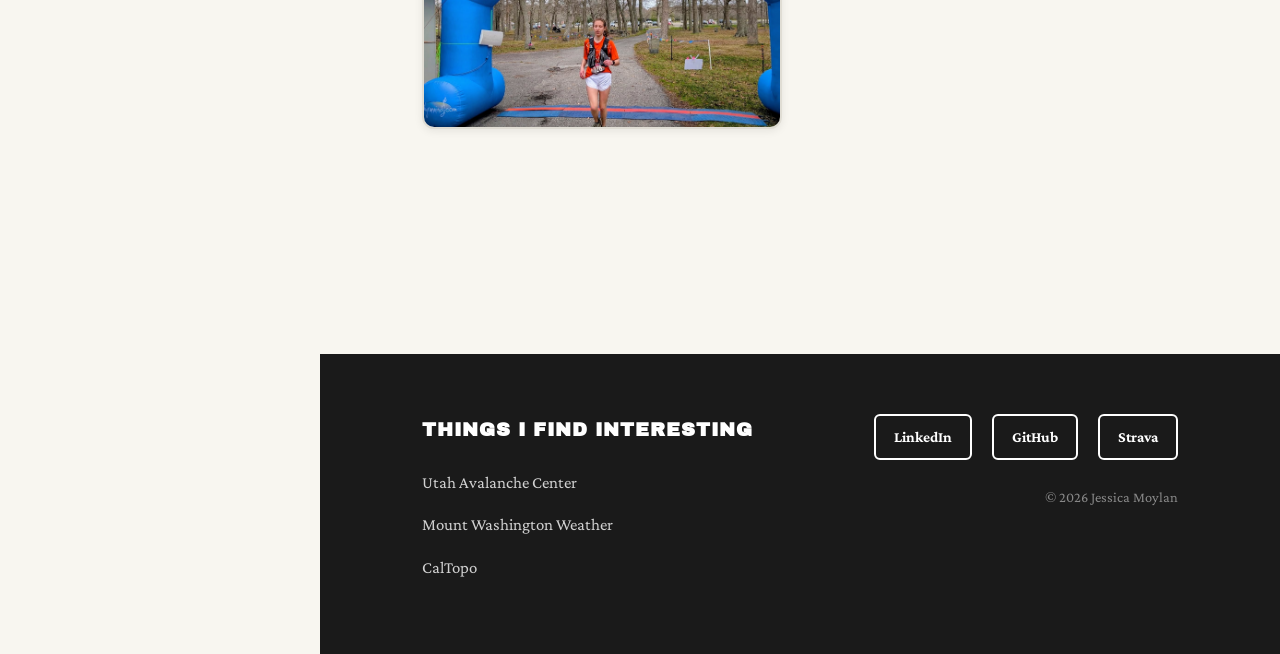
==== commit c8c3b846: "[MNT] updating packages and distances reflecting Sep 2026" ====
--- a/running.html
+++ b/running.html
@@ -26,19 +26,19 @@
                 <h3 class="section-label">2026 Training Stats</h3>
                 <div class="stats-grid">
                     <div class="stat-card">
-                        <div class="stat-number">255.4</div>
+                        <div class="stat-number">612.7</div>
                         <div class="stat-label">Miles Run</div>
                     </div>
                     <div class="stat-card">
-                        <div class="stat-number">10,692</div>
+                        <div class="stat-number">21,353</div>
                         <div class="stat-label">Feet Climbed</div>
                     </div>
                     <div class="stat-card">
-                        <div class="stat-number">45.5 </div>
+                        <div class="stat-number">107h 34m</div>
                         <div class="stat-label">Hours Moving</div>
                     </div>
                 </div>
-                <p class="page-subtitle">Last Updated: April 2026</p>
+                <p class="page-subtitle">Last Updated: September 2026</p>
             </section>
 
             <!-- Personal Records -->
@@ -61,18 +61,20 @@
                             <div class="pr-date">January 2026</div>
                         </div>
                     </a>
-                    <div class="pr-card">
+                    <a href="https://www.strava.com/activities/20242511801/best-efforts" target="_blank">    
+                        <div class="pr-card">
                             <div class="pr-distance">5K</div>
-                            <div class="pr-time">23:52</div>
-                            <div class="pr-pace">7:41/mi</div>
-                            <div class="pr-date">January 2020</div>
-                    </div>
-                    <a href="https://www.strava.com/activities/12476742765/best-efforts" target="_blank">    
+                            <div class="pr-time">22:51</div>
+                            <div class="pr-pace">7:21/mi</div>
+                            <div class="pr-date">September 2026</div>
+                        </div>
+                    </a>
+                    <a href="https://www.strava.com/activities/20242511801/best-efforts" target="_blank">    
                         <div class="pr-card">
                             <div class="pr-distance">10K</div>
-                            <div class="pr-time">53:31</div>
-                            <div class="pr-pace">8:37/mi</div>
-                            <div class="pr-date">September 2024</div>
+                            <div class="pr-time">47:14</div>
+                            <div class="pr-pace">7:36/mi</div>
+                            <div class="pr-date">September 2026</div>
                         </div>
                     </a>
                     <a href="https://www.strava.com/activities/12476742765/best-efforts" target="_blank">
@@ -131,7 +133,7 @@
             <section class="races-section">
                 <h3 class="section-label">Race Calendar</h3>
                 <div class="race-list">
-                    <div class="race-item upcoming">
+                    <div class="race-item completed">
                         <div class="race-date">
                             <span class="month">May</span>
                             <span class="day">18</span>
@@ -151,7 +153,7 @@
                         <div class="race-details">
                             <h5>The Great Cow Harbor 10k</h5>
                             <p>Northport, NY • 10k</p>
-                            <span class="race-status">Upcoming</span>
+                            <span class="race-status">Completed </span>
                         </div>
                     </div>
                 </div>
